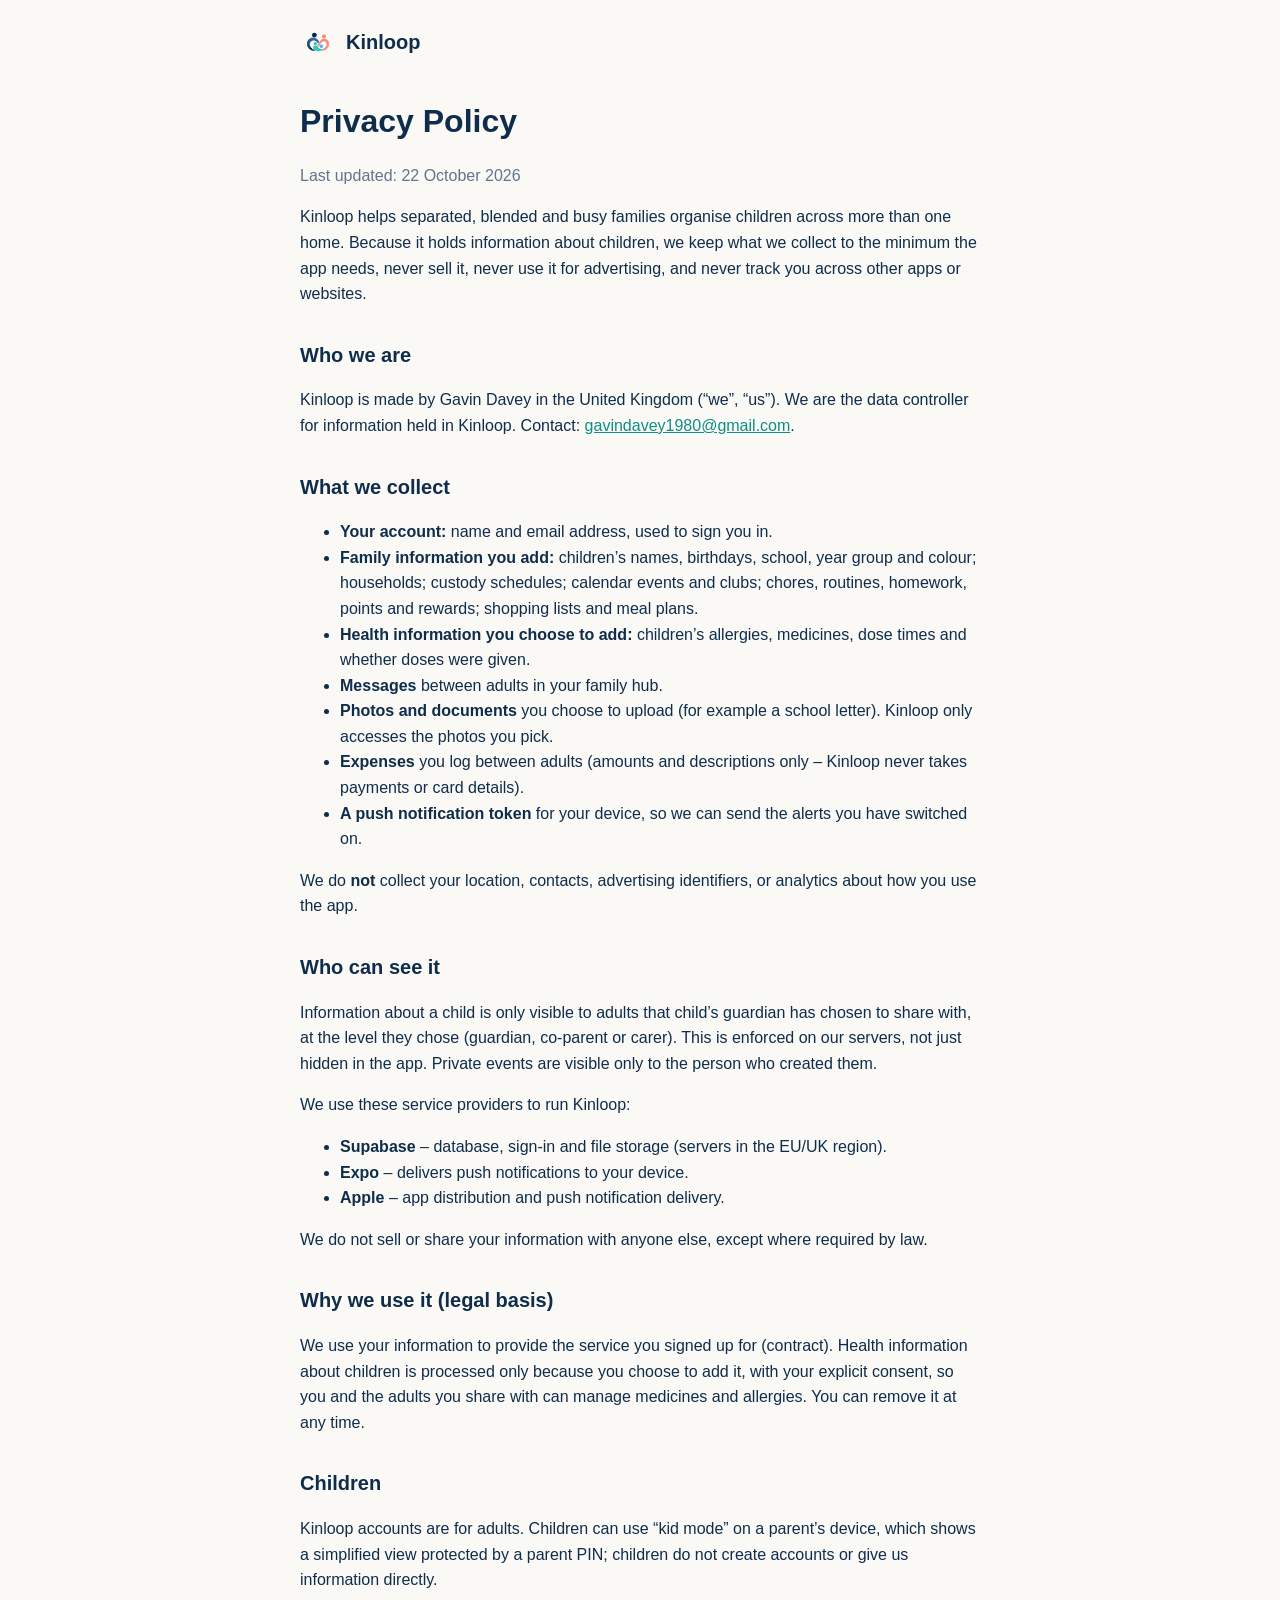
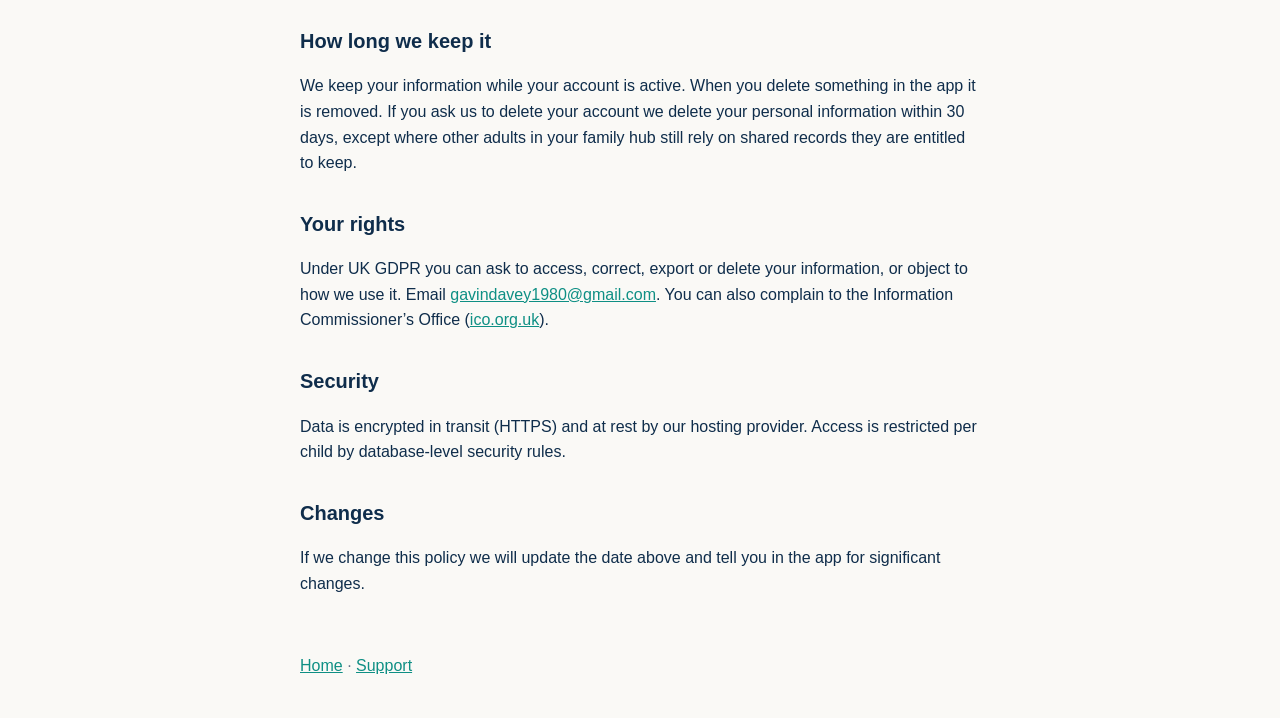
==== privacy.html @ 51c11344 "Kinloop website: home, privacy policy, support" ====
<!doctype html>
<html lang="en-GB">
<head>
<meta charset="utf-8">
<meta name="viewport" content="width=device-width, initial-scale=1">
<title>Kinloop – Privacy Policy</title>
<link rel="stylesheet" href="style.css">
</head>
<body>
<header><a href="index.html" class="brand"><img src="icon.png" alt="">Kinloop</a></header>
<main>
<h1>Privacy Policy</h1>
<p class="muted">Last updated: 22 October 2026</p>

<p>Kinloop helps separated, blended and busy families organise children across more than one home. Because it holds information about children, we keep what we collect to the minimum the app needs, never sell it, never use it for advertising, and never track you across other apps or websites.</p>

<h2>Who we are</h2>
<p>Kinloop is made by Gavin Davey in the United Kingdom (“we”, “us”). We are the data controller for information held in Kinloop. Contact: <a href="mailto:gavindavey1980@gmail.com">gavindavey1980@gmail.com</a>.</p>

<h2>What we collect</h2>
<ul>
<li><strong>Your account:</strong> name and email address, used to sign you in.</li>
<li><strong>Family information you add:</strong> children’s names, birthdays, school, year group and colour; households; custody schedules; calendar events and clubs; chores, routines, homework, points and rewards; shopping lists and meal plans.</li>
<li><strong>Health information you choose to add:</strong> children’s allergies, medicines, dose times and whether doses were given.</li>
<li><strong>Messages</strong> between adults in your family hub.</li>
<li><strong>Photos and documents</strong> you choose to upload (for example a school letter). Kinloop only accesses the photos you pick.</li>
<li><strong>Expenses</strong> you log between adults (amounts and descriptions only – Kinloop never takes payments or card details).</li>
<li><strong>A push notification token</strong> for your device, so we can send the alerts you have switched on.</li>
</ul>
<p>We do <strong>not</strong> collect your location, contacts, advertising identifiers, or analytics about how you use the app.</p>

<h2>Who can see it</h2>
<p>Information about a child is only visible to adults that child’s guardian has chosen to share with, at the level they chose (guardian, co-parent or carer). This is enforced on our servers, not just hidden in the app. Private events are visible only to the person who created them.</p>
<p>We use these service providers to run Kinloop:</p>
<ul>
<li><strong>Supabase</strong> – database, sign-in and file storage (servers in the EU/UK region).</li>
<li><strong>Expo</strong> – delivers push notifications to your device.</li>
<li><strong>Apple</strong> – app distribution and push notification delivery.</li>
</ul>
<p>We do not sell or share your information with anyone else, except where required by law.</p>

<h2>Why we use it (legal basis)</h2>
<p>We use your information to provide the service you signed up for (contract). Health information about children is processed only because you choose to add it, with your explicit consent, so you and the adults you share with can manage medicines and allergies. You can remove it at any time.</p>

<h2>Children</h2>
<p>Kinloop accounts are for adults. Children can use “kid mode” on a parent’s device, which shows a simplified view protected by a parent PIN; children do not create accounts or give us information directly.</p>

<h2>How long we keep it</h2>
<p>We keep your information while your account is active. When you delete something in the app it is removed. If you ask us to delete your account we delete your personal information within 30 days, except where other adults in your family hub still rely on shared records they are entitled to keep.</p>

<h2>Your rights</h2>
<p>Under UK GDPR you can ask to access, correct, export or delete your information, or object to how we use it. Email <a href="mailto:gavindavey1980@gmail.com">gavindavey1980@gmail.com</a>. You can also complain to the Information Commissioner’s Office (<a href="https://ico.org.uk">ico.org.uk</a>).</p>

<h2>Security</h2>
<p>Data is encrypted in transit (HTTPS) and at rest by our hosting provider. Access is restricted per child by database-level security rules.</p>

<h2>Changes</h2>
<p>If we change this policy we will update the date above and tell you in the app for significant changes.</p>
</main>
<footer><a href="index.html">Home</a> · <a href="support.html">Support</a></footer>
</body>
</html>
---- style.css ----
:root { --navy: #0F2D4B; --teal: #2EC4B6; --bg: #FAF9F6; --muted: #64748B; }
* { box-sizing: border-box; }
body { margin: 0; background: var(--bg); color: var(--navy); font: 16px/1.6 -apple-system, BlinkMacSystemFont, "Segoe UI", Inter, sans-serif; }
header, main, footer { max-width: 720px; margin: 0 auto; padding: 0 20px; }
header { padding-top: 24px; }
.brand { display: inline-flex; align-items: center; gap: 10px; font-weight: 800; font-size: 20px; color: var(--navy); text-decoration: none; }
.brand img { width: 36px; height: 36px; border-radius: 9px; }
h1 { font-size: 32px; margin: 28px 0 4px; }
h2 { font-size: 20px; margin-top: 32px; }
h3 { font-size: 17px; margin-bottom: 4px; }
a { color: #0E8F84; }
.muted { color: var(--muted); }
footer { padding: 40px 20px; color: var(--muted); }
.home main { text-align: center; padding-top: 12vh; }
.hero-icon { width: 120px; height: 120px; border-radius: 28px; box-shadow: 0 8px 24px rgba(15,45,75,.12); }
.tag { letter-spacing: 4px; font-size: 12px; color: var(--muted); }
.lede { font-size: 28px; font-weight: 800; }
.lede span { color: var(--teal); }
.links { margin-top: 28px; }
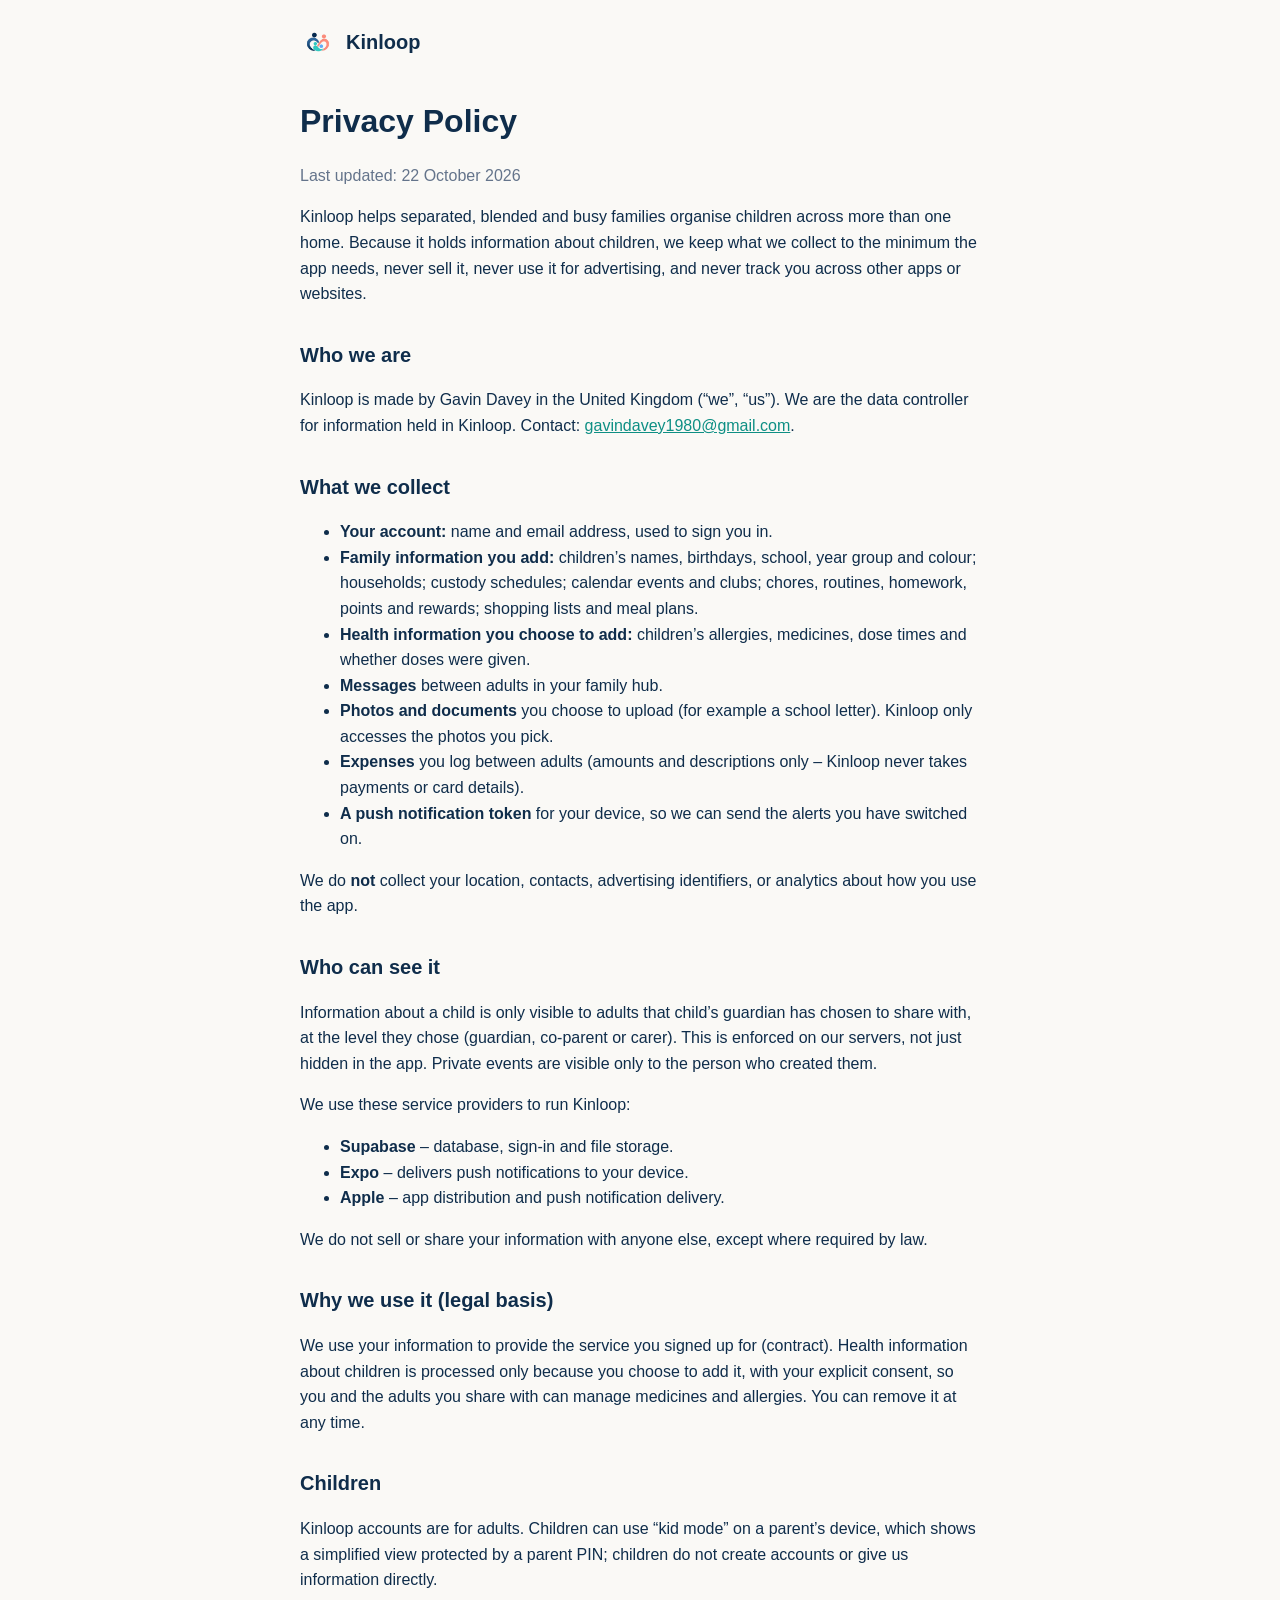
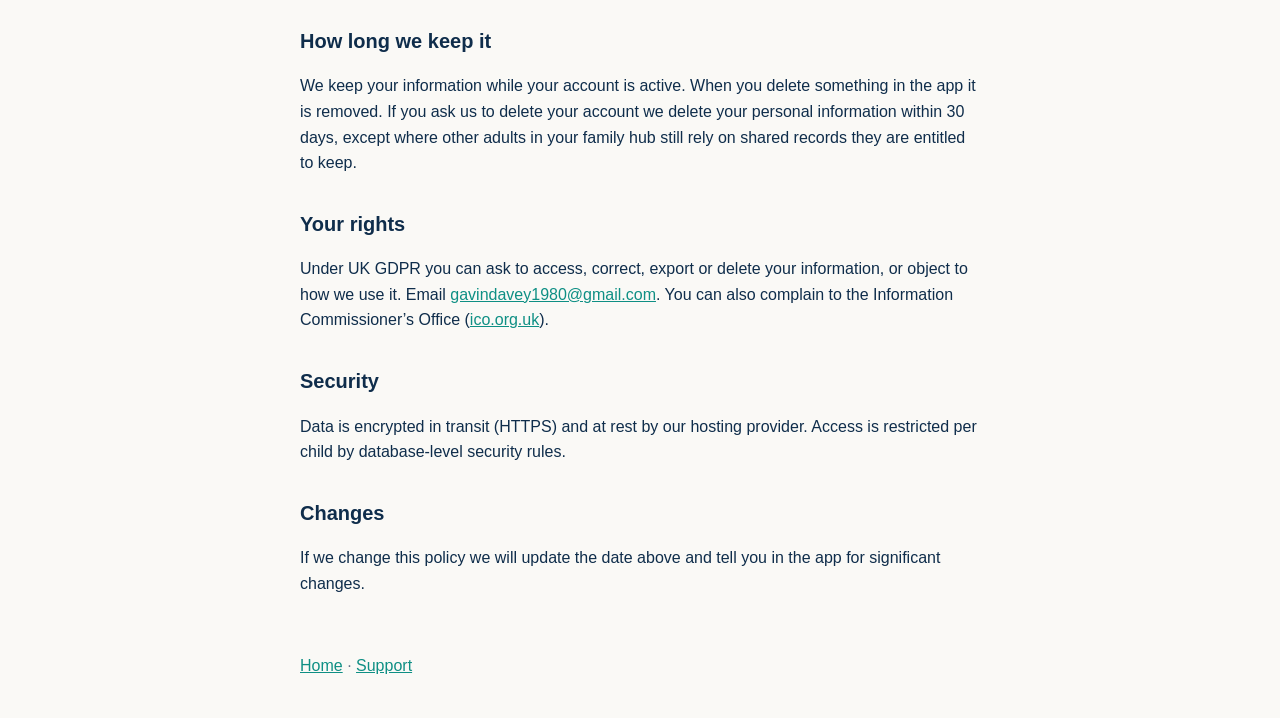
==== commit dcb13ccf: "Privacy: drop unverified hosting region" ====
--- a/privacy.html
+++ b/privacy.html
@@ -33,7 +33,7 @@
 <p>Information about a child is only visible to adults that child’s guardian has chosen to share with, at the level they chose (guardian, co-parent or carer). This is enforced on our servers, not just hidden in the app. Private events are visible only to the person who created them.</p>
 <p>We use these service providers to run Kinloop:</p>
 <ul>
-<li><strong>Supabase</strong> – database, sign-in and file storage (servers in the EU/UK region).</li>
+<li><strong>Supabase</strong> – database, sign-in and file storage.</li>
 <li><strong>Expo</strong> – delivers push notifications to your device.</li>
 <li><strong>Apple</strong> – app distribution and push notification delivery.</li>
 </ul>
